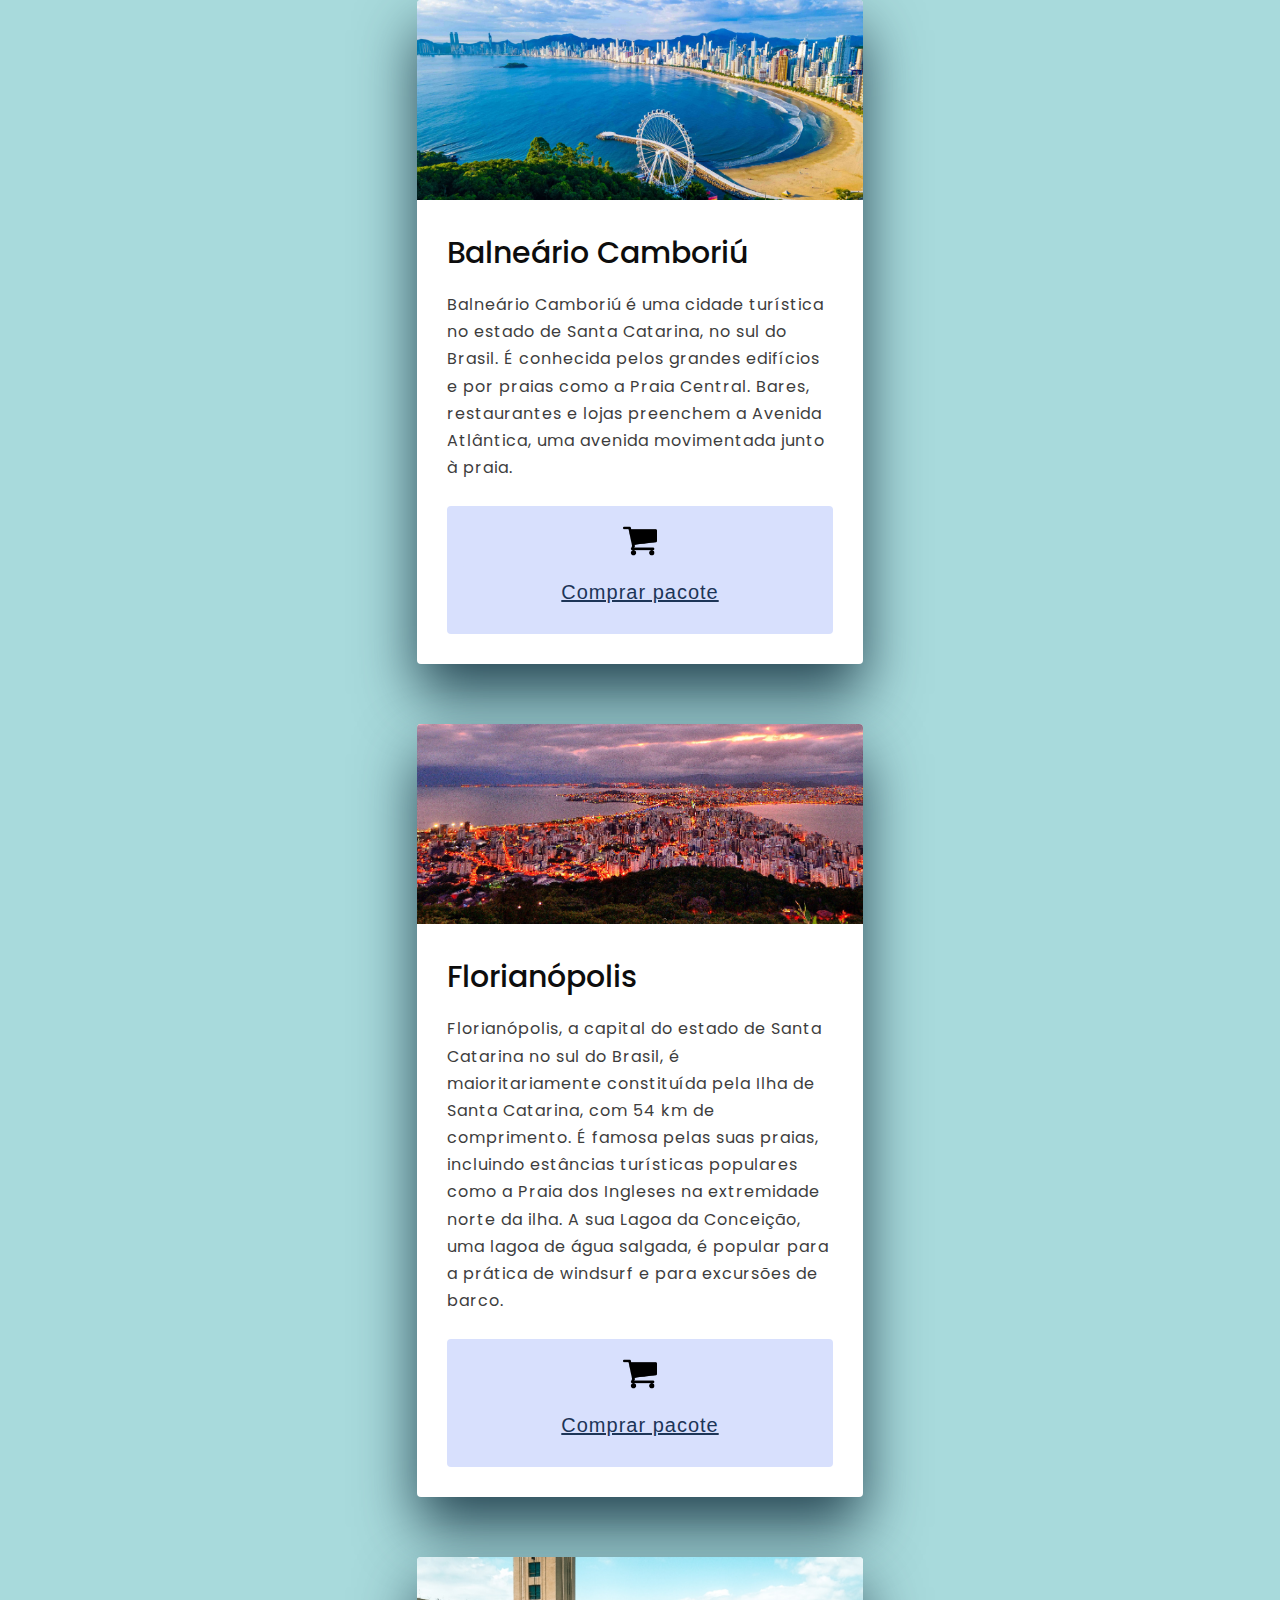
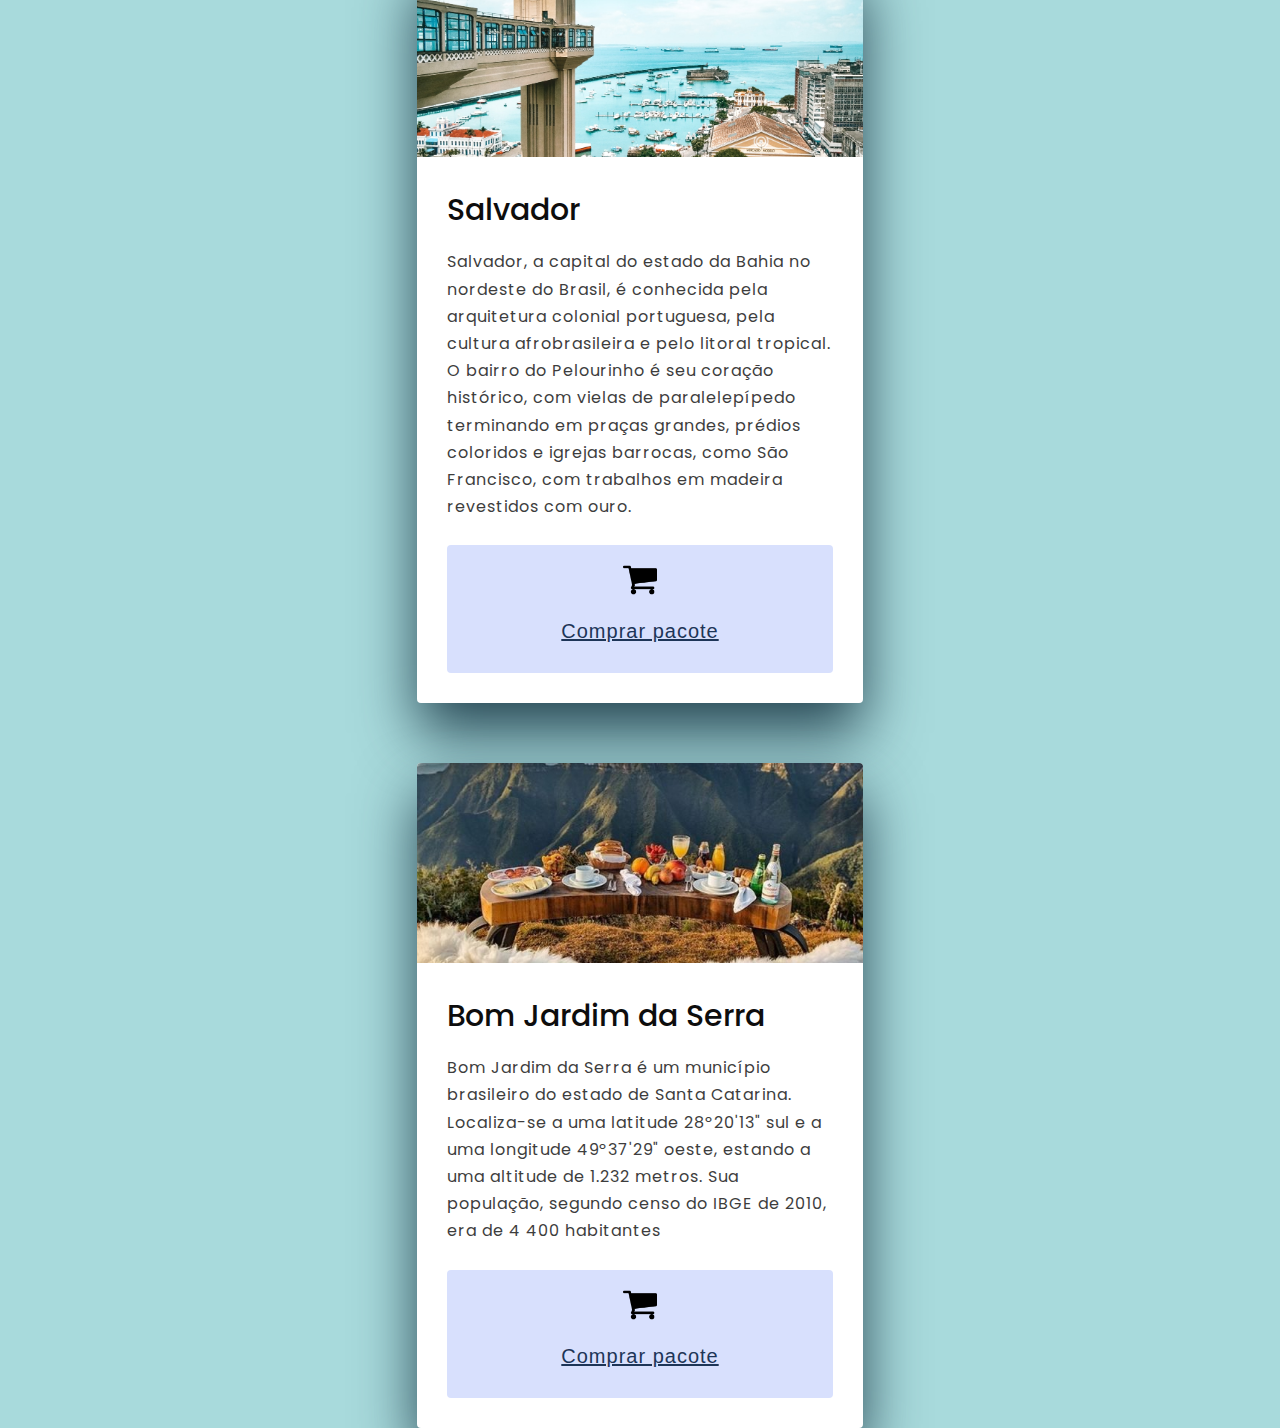
==== card-travel/index.html @ a5b44bd4 "cards-travel" ====
<!DOCTYPE html>
<html lang="pt-br">
<head>
    <meta charset="UTF-8">
    <meta http-equiv="X-UA-Compatible" content="IE=edge">
    <meta name="viewport" content="width=device-width, initial-scale=1.0">
    <title>Viagens pelo Brasil</title>
    <link rel="icon" href="https://www.submarinoviagens.com.br/imageproc/image/upload/f_auto,q_auto:eco/v1/CVC/platform/favicon/sub/favicon-32x32.png">
    <link rel="stylesheet" href="style.css">
</head>
<body>
    <section class="grid">
        <div class="grid-item">
            <div class="card">
                <img class="image-card" src="./images/Balneario-Camboriu.jpg" alt="">
                <div class="content">
                    <h1 class="heading">Balneário Camboriú</h1>
                    <p class="cardtext">
                        Balneário Camboriú é uma cidade turística no estado de Santa Catarina, no sul do Brasil. É conhecida pelos grandes edifícios e por praias como a Praia Central. Bares, restaurantes e lojas preenchem a Avenida Atlântica, uma avenida movimentada junto à praia. 
                    </p>
                    <button class="bnt">
                        <img class="img-cart" src="images/formato-preto-do-carrinho-de-compras.png" alt="">
                        <a href="#" class="bnt">Comprar pacote</a>
                    </button>
                </div>
            </div>
        </div>
        <div class="grid-item">
            <div class="card">
                <img class="image-card" src="./images/floripa.jpg" alt="">
                <div class="content">
                    <h1 class="heading">Florianópolis</h1>
                    <p class="cardtext">
                        Florianópolis, a capital do estado de Santa Catarina no sul do Brasil, é maioritariamente constituída pela Ilha de Santa Catarina, com 54 km de comprimento. É famosa pelas suas praias, incluindo estâncias turísticas populares como a Praia dos Ingleses na extremidade norte da ilha. A sua Lagoa da Conceição, uma lagoa de água salgada, é popular para a prática de windsurf e para excursões de barco. 
                    </p>
                    <button class="bnt">
                        <img class="img-cart" src="images/formato-preto-do-carrinho-de-compras.png" alt="">
                        <a href="#" class="bnt">Comprar pacote</a>
                    </button>
                </div>
            </div>
        </div>
        <div class="grid-item">
            <div class="card">
                <img class="image-card" src="./images/salvador-01.jpg" alt="">
                <div class="content">
                    <h1 class="heading">Salvador</h1>
                    <p class="cardtext">
                        Salvador, a capital do estado da Bahia no nordeste do Brasil, é conhecida pela arquitetura colonial portuguesa, pela cultura afrobrasileira e pelo litoral tropical. O bairro do Pelourinho é seu coração histórico, com vielas de paralelepípedo terminando em praças grandes, prédios coloridos e igrejas barrocas, como São Francisco, com trabalhos em madeira revestidos com ouro.
                    </p>
                    <button class="bnt">
                        <img class="img-cart" src="images/formato-preto-do-carrinho-de-compras.png" alt="">
                        <a href="#" class="bnt">Comprar pacote</a>
                    </button>
                </div>
            </div>
        </div>
        <div class="grid-item">
            <div class="card">
                <img class="image-card" src="./images/serra-catarinense.jpg" alt="">
                <div class="content">
                    <h1 class="heading">Bom Jardim da Serra</h1>
                    <p class="cardtext">
                        Bom Jardim da Serra é um município brasileiro do estado de Santa Catarina. Localiza-se a uma latitude 28º20'13" sul e a uma longitude 49º37'29" oeste, estando a uma altitude de 1.232 metros. Sua população, segundo censo do IBGE de 2010, era de 4 400 habitantes
                    </p>
                    <button class="bnt">
                        <img class="img-cart" src="images/formato-preto-do-carrinho-de-compras.png" alt="">
                        <a href="#" class="bnt">Comprar pacote</a>
                    </button>
                </div>
            </div>
        </div>
    </section>
</body>
</html>
---- card-travel/style.css ----
@import url('https://fonts.googleapis.com/css2?family=Poppins:wght@300;400;500;600&display=swap'); 

*{
    margin: 0;
    padding: 0;
    box-sizing: border-box;
    font-size: 62.5%;
}


.img-cart{
    width: 40px;
    height: 40px;
    padding: 3px;
}

body{
    background-color: #a8dadc;
    font-family: "Poppins", sans-serif;
    display: flex;
    justify-content: center;
    align-items: center;
    min-height: 100vh;
}

.grid{
    display: grid;
    width: 114em;
    grid-gap: 6rem;
    grid-template-columns: repeat(auto-fit, minmax(30rem, 1fr));
    align-items: start;
}

.grid-item{
    background-color: #fff;
    border-radius: 0.4rem;
    overflow: hidden;
    box-shadow: 0 3rem 6rem #264653;
    cursor: pointer;
    transition: 0.2s;
}

.grid-item:hover {
    transform: translateY(-0.5%);
    box-shadow: 0 4rem 8rem rgba(0, 0, 0, 0.5);
  }  

.image-card{
    display: block;
    width: 100%;
    height: 20rem;
    object-fit: cover;
}

.content{
    padding: 3rem;
}

.heading{
    font-size: 3rem;
    font-weight: 500;
    color: #0d0d0d;
    margin-bottom: 1.5rem;
}

.cardtext{
    font-size: 1.6rem;
    letter-spacing: 0.1rem;
    line-height: 1.7;
    color: #3d3d3d;
    margin-bottom: 2.5rem;
}

.bnt{
    display: block;
    width: 100%;
    padding: 1.5rem;
    font-size: 2rem;
    text-align: center;
    color: #1d3557;
    background-color: #d8e0fd;
    border: none;
    border-radius: 0.4rem;
    transition: 0.2s;
    cursor: pointer;
    letter-spacing: 0.1rem;
}
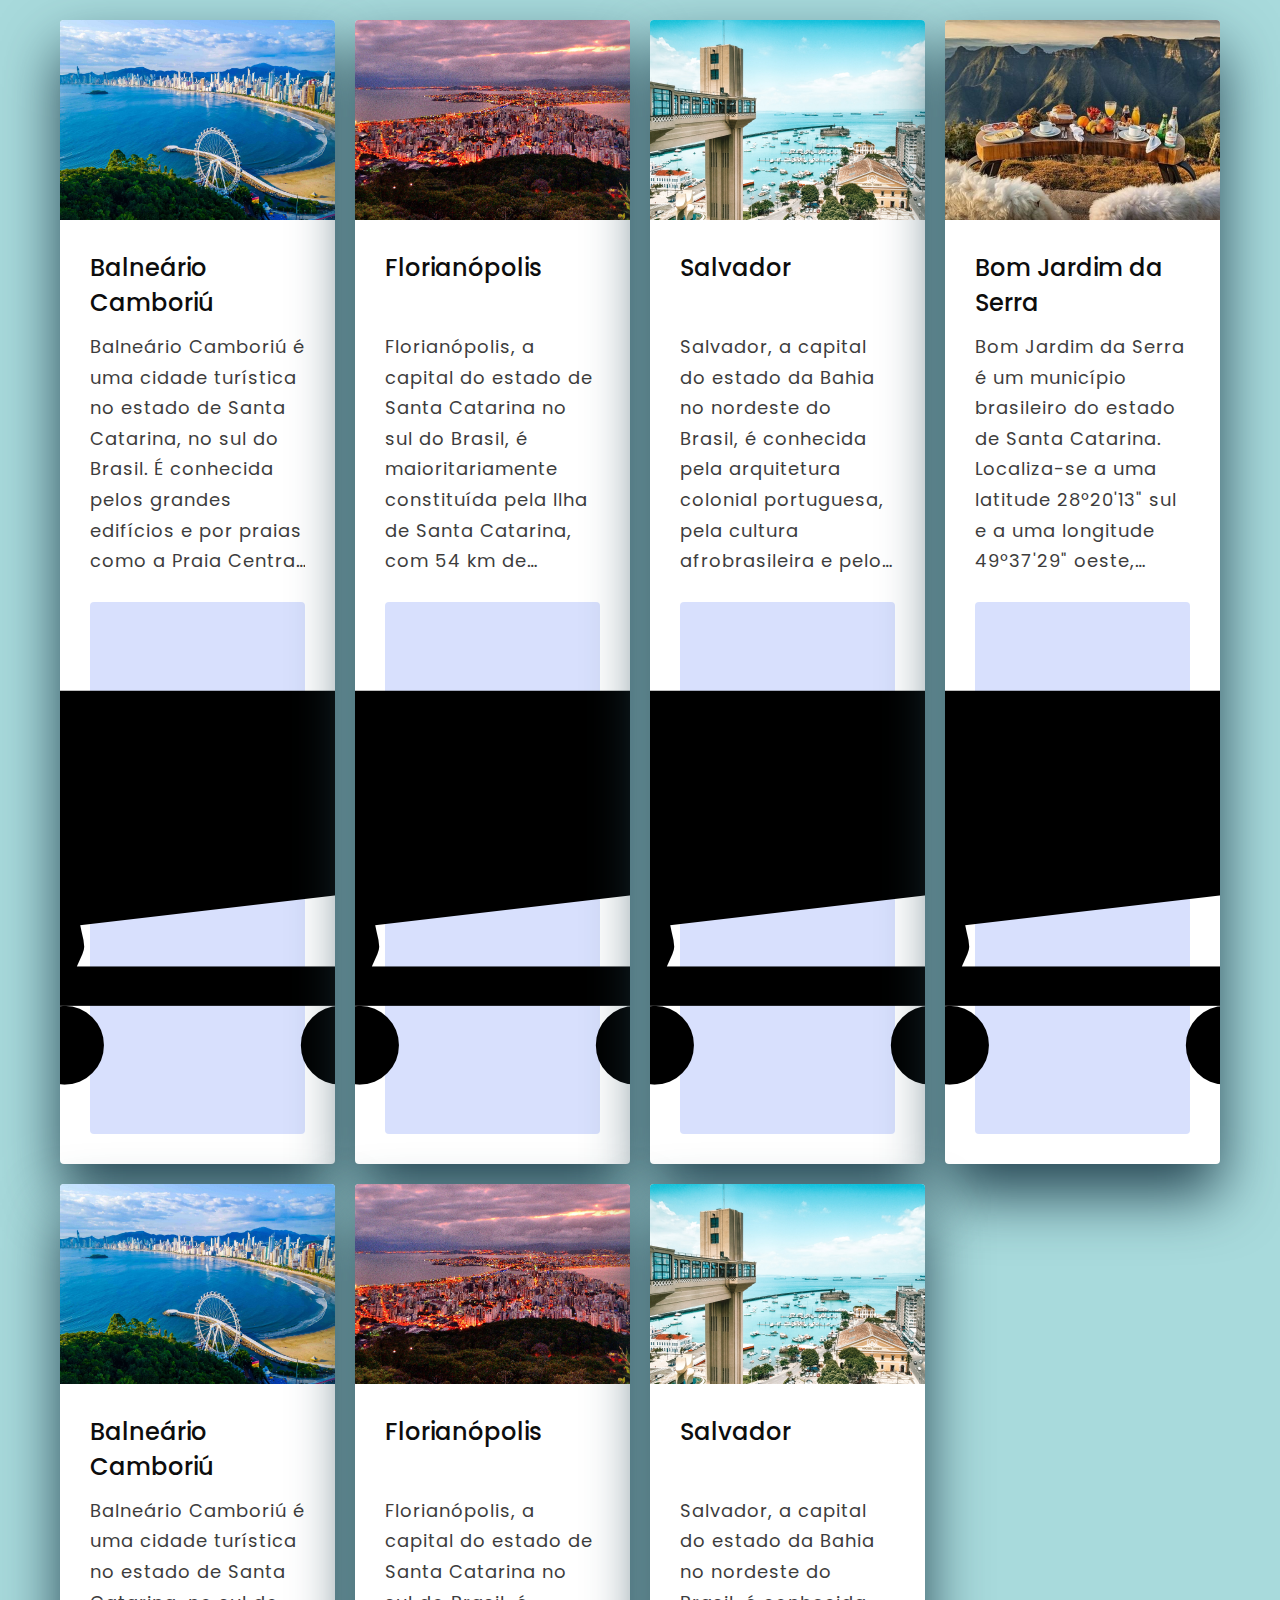
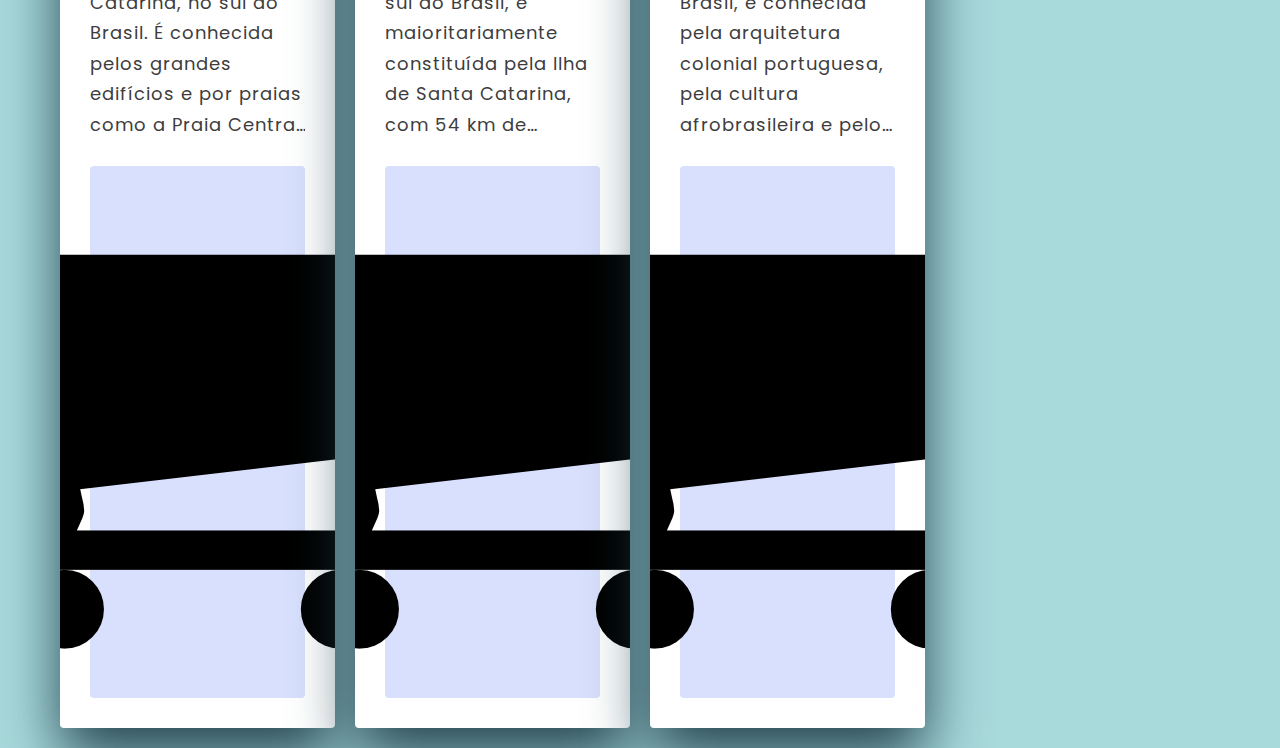
==== commit 3b57948f: "fix: style" ====
--- a/card-travel/index.html
+++ b/card-travel/index.html
@@ -9,7 +9,7 @@
     <link rel="stylesheet" href="style.css">
 </head>
 <body>
-    <section class="grid">
+    <section class="grid container">
         <div class="grid-item">
             <div class="card">
                 <img class="image-card" src="./images/Balneario-Camboriu.jpg" alt="">
@@ -20,7 +20,7 @@
                     </p>
                     <button class="bnt">
                         <img class="img-cart" src="images/formato-preto-do-carrinho-de-compras.png" alt="">
-                        <a href="#" class="bnt">Comprar pacote</a>
+                        <a href="#" class="bn">Comprar pacote</a>
                     </button>
                 </div>
             </div>
@@ -35,7 +35,7 @@
                     </p>
                     <button class="bnt">
                         <img class="img-cart" src="images/formato-preto-do-carrinho-de-compras.png" alt="">
-                        <a href="#" class="bnt">Comprar pacote</a>
+                        <a href="#" class="bn">Comprar pacote</a>
                     </button>
                 </div>
             </div>
@@ -50,7 +50,7 @@
                     </p>
                     <button class="bnt">
                         <img class="img-cart" src="images/formato-preto-do-carrinho-de-compras.png" alt="">
-                        <a href="#" class="bnt">Comprar pacote</a>
+                        <a href="#" class="bn">Comprar pacote</a>
                     </button>
                 </div>
             </div>
@@ -65,7 +65,52 @@
                     </p>
                     <button class="bnt">
                         <img class="img-cart" src="images/formato-preto-do-carrinho-de-compras.png" alt="">
-                        <a href="#" class="bnt">Comprar pacote</a>
+                        <a href="#" class="bn">Comprar pacote</a>
+                    </button>
+                </div>
+            </div>
+        </div>
+        <div class="grid-item">
+            <div class="card">
+                <img class="image-card" src="./images/Balneario-Camboriu.jpg" alt="">
+                <div class="content">
+                    <h1 class="heading">Balneário Camboriú</h1>
+                    <p class="cardtext">
+                        Balneário Camboriú é uma cidade turística no estado de Santa Catarina, no sul do Brasil. É conhecida pelos grandes edifícios e por praias como a Praia Central. Bares, restaurantes e lojas preenchem a Avenida Atlântica, uma avenida movimentada junto à praia. 
+                    </p>
+                    <button class="bnt">
+                        <img class="img-cart" src="images/formato-preto-do-carrinho-de-compras.png" alt="">
+                        <a href="#" class="bn">Comprar pacote</a>
+                    </button>
+                </div>
+            </div>
+        </div>
+        <div class="grid-item">
+            <div class="card">
+                <img class="image-card" src="./images/floripa.jpg" alt="">
+                <div class="content">
+                    <h1 class="heading">Florianópolis</h1>
+                    <p class="cardtext">
+                        Florianópolis, a capital do estado de Santa Catarina no sul do Brasil, é maioritariamente constituída pela Ilha de Santa Catarina, com 54 km de comprimento. É famosa pelas suas praias, incluindo estâncias turísticas populares como a Praia dos Ingleses na extremidade norte da ilha. A sua Lagoa da Conceição, uma lagoa de água salgada, é popular para a prática de windsurf e para excursões de barco. 
+                    </p>
+                    <button class="bnt">
+                        <img class="img-cart" src="images/formato-preto-do-carrinho-de-compras.png" alt="">
+                        <a href="#" class="bn">Comprar pacote</a>
+                    </button>
+                </div>
+            </div>
+        </div>
+        <div class="grid-item">
+            <div class="card">
+                <img class="image-card" src="./images/salvador-01.jpg" alt="">
+                <div class="content">
+                    <h1 class="heading">Salvador</h1>
+                    <p class="cardtext">
+                        Salvador, a capital do estado da Bahia no nordeste do Brasil, é conhecida pela arquitetura colonial portuguesa, pela cultura afrobrasileira e pelo litoral tropical. O bairro do Pelourinho é seu coração histórico, com vielas de paralelepípedo terminando em praças grandes, prédios coloridos e igrejas barrocas, como São Francisco, com trabalhos em madeira revestidos com ouro.
+                    </p>
+                    <button class="bnt">
+                        <img class="img-cart" src="images/formato-preto-do-carrinho-de-compras.png" alt="">
+                        <a href="#" class="">Comprar pacote</a>
                     </button>
                 </div>
             </div>
--- a/card-travel/style.css
+++ b/card-travel/style.css
@@ -5,13 +5,6 @@
     padding: 0;
     box-sizing: border-box;
     font-size: 62.5%;
-}
-
-
-.img-cart{
-    width: 40px;
-    height: 40px;
-    padding: 3px;
 }
 
 body{
@@ -25,10 +18,13 @@
 
 .grid{
     display: grid;
-    width: 114em;
-    grid-gap: 6rem;
-    grid-template-columns: repeat(auto-fit, minmax(30rem, 1fr));
-    align-items: start;
+    gap: 20px;
+    grid-template-columns: repeat(4, 1fr);
+    padding: 20px;
+}
+
+.container{
+    max-width: 1200px;
 }
 
 .grid-item{
@@ -57,27 +53,33 @@
 }
 
 .heading{
-    font-size: 3rem;
+    font-size: 24px;
     font-weight: 500;
     color: #0d0d0d;
-    margin-bottom: 1.5rem;
+    margin-bottom: 12px;
+    height: 70px;
 }
 
 .cardtext{
-    font-size: 1.6rem;
+    font-size: 18px;
     letter-spacing: 0.1rem;
     line-height: 1.7;
     color: #3d3d3d;
     margin-bottom: 2.5rem;
+    display: -webkit-box;
+    -webkit-line-clamp: 8;
+    -webkit-box-orient: vertical;
+    overflow: hidden;
 }
 
+
+
 .bnt{
-    display: block;
+    display: flex;
+    align-items: center;
+    justify-content: center;
     width: 100%;
-    padding: 1.5rem;
-    font-size: 2rem;
-    text-align: center;
-    color: #1d3557;
+    padding: 10px;
     background-color: #d8e0fd;
     border: none;
     border-radius: 0.4rem;
@@ -85,3 +87,10 @@
     cursor: pointer;
     letter-spacing: 0.1rem;
 }
+
+a{
+    font-size: 16px;
+    text-align: center;
+    color: #1d3557;
+    text-decoration: none;
+}
